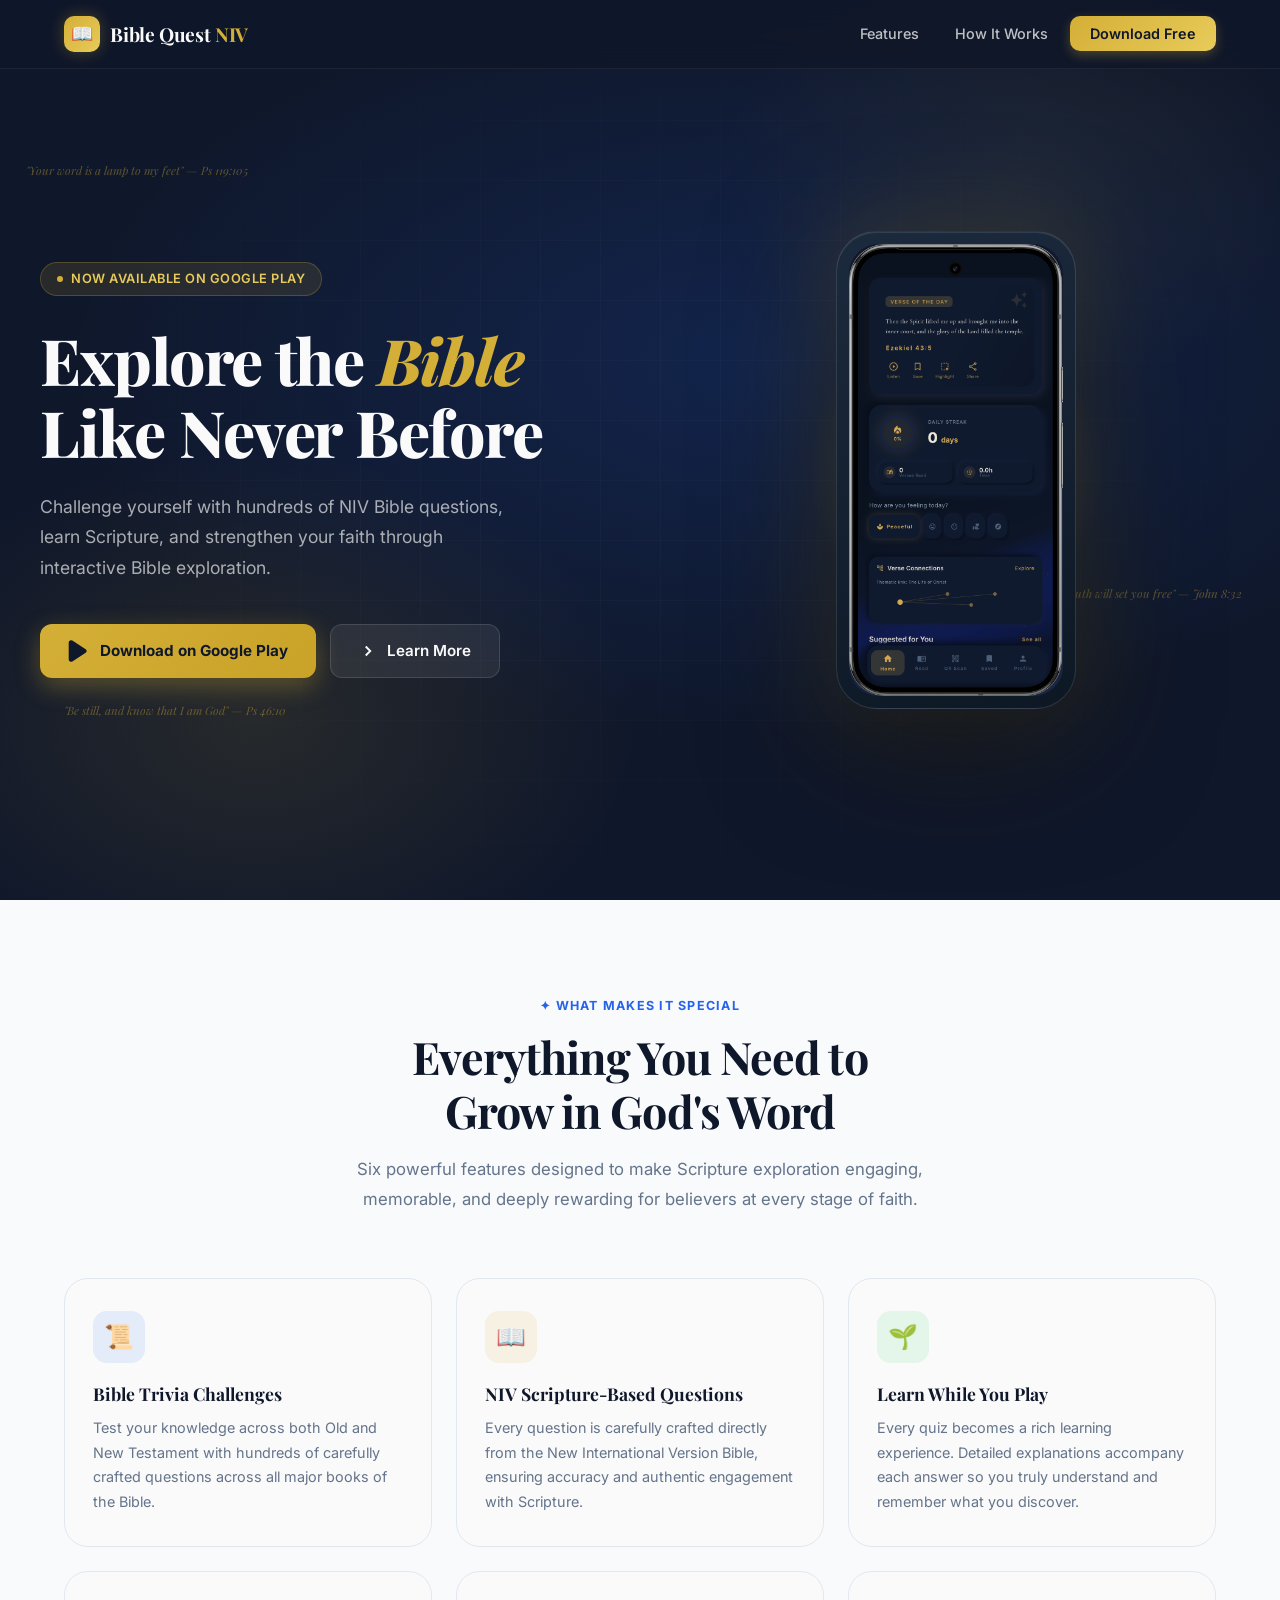
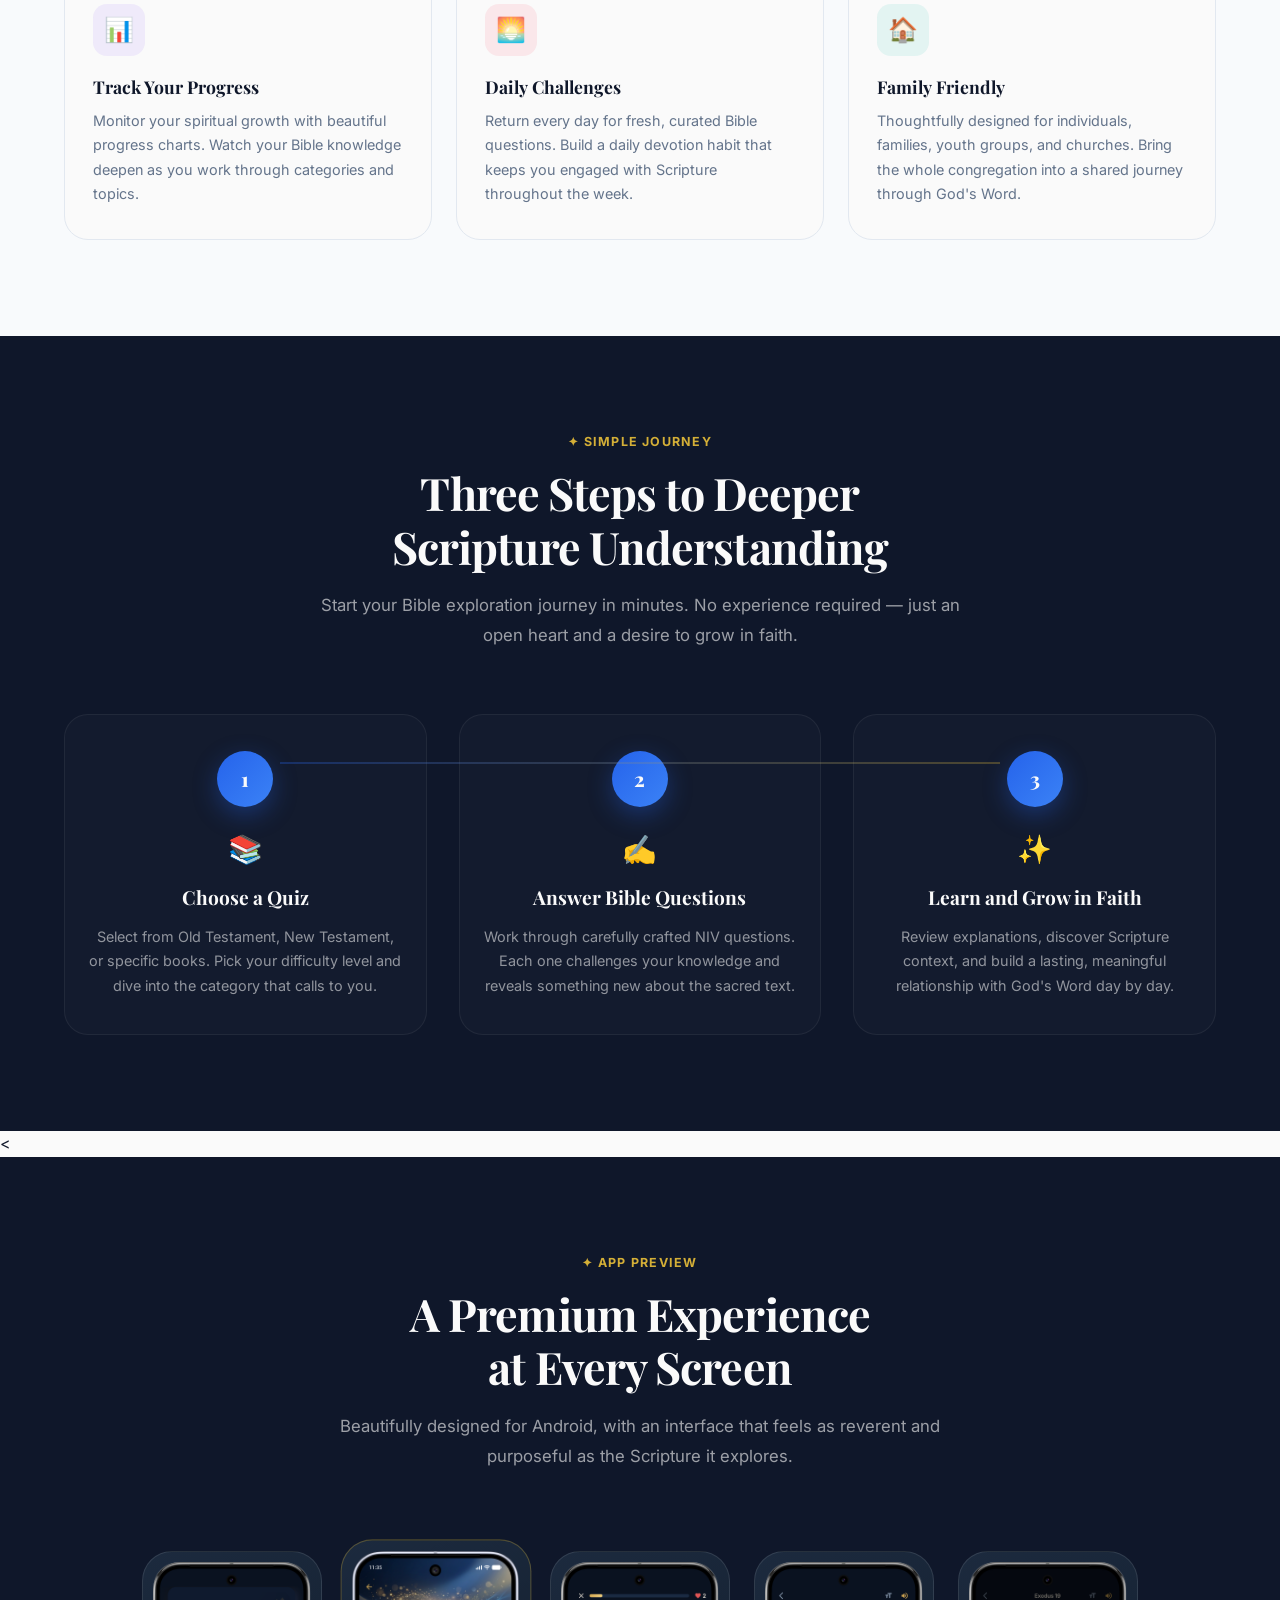
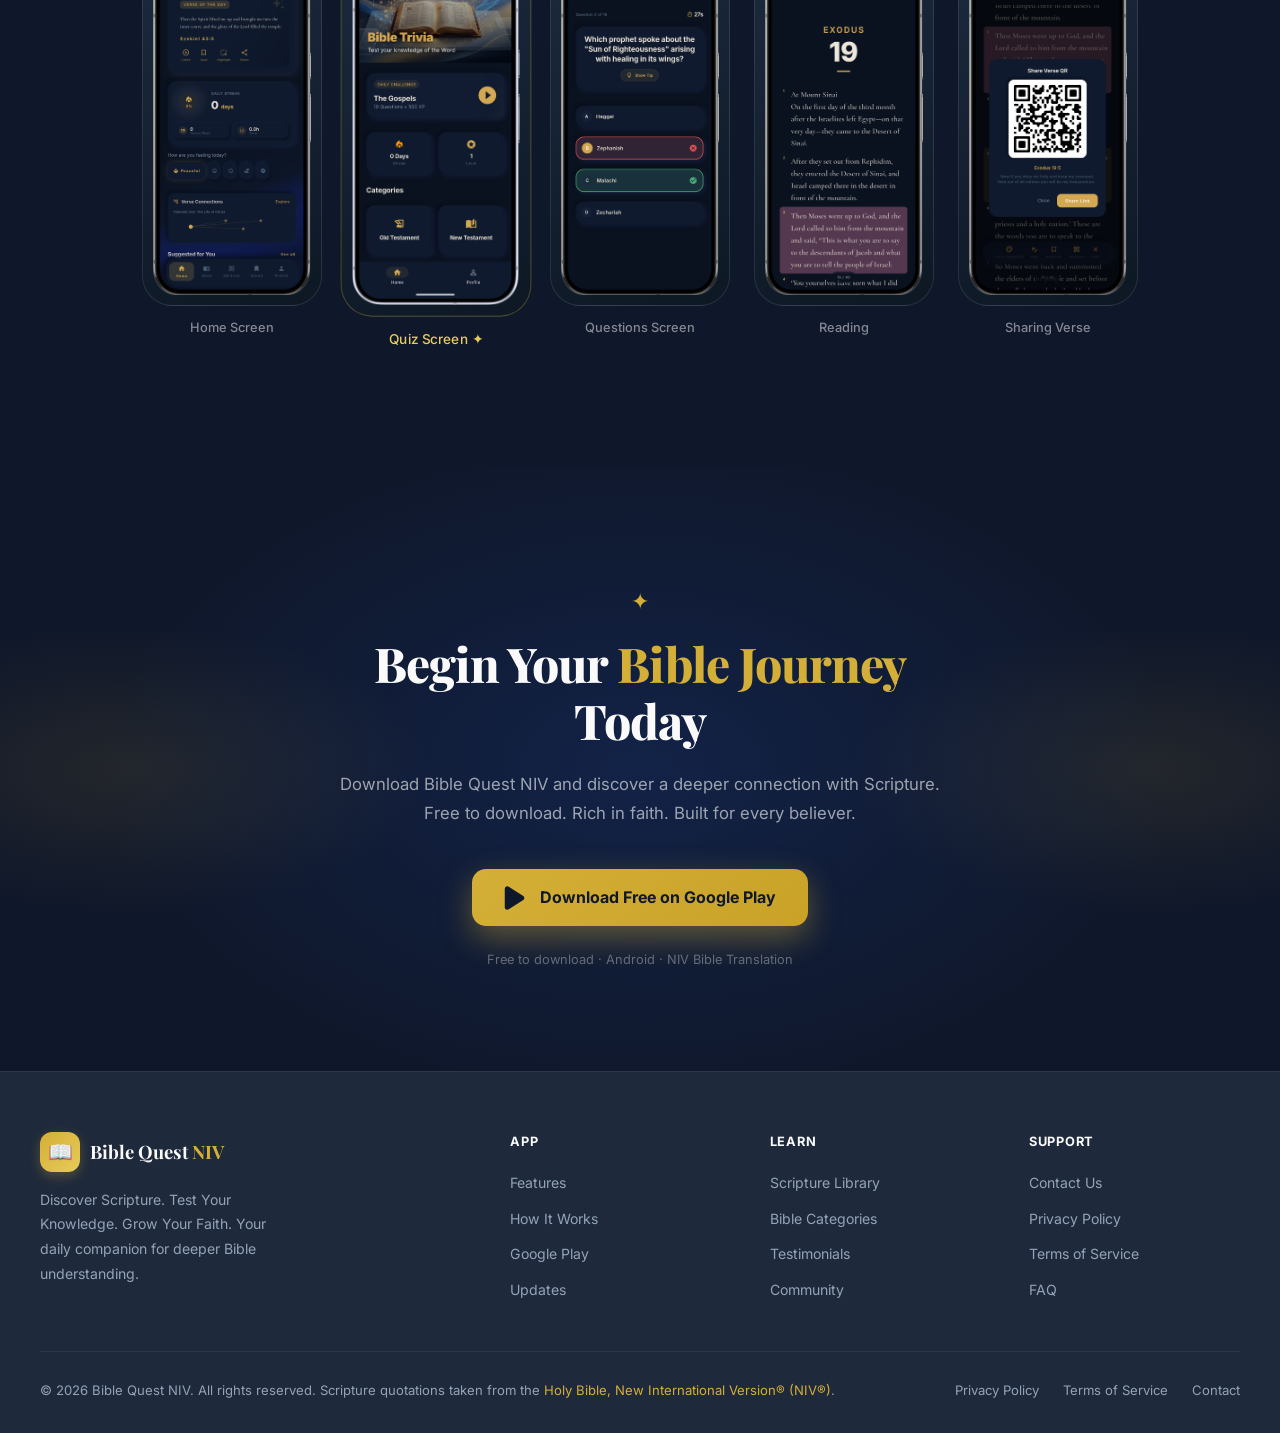
==== index.html @ 729228e1 "phase 1" ====
<!DOCTYPE html>
<html lang="en">
<head>
  <meta charset="UTF-8" />
  <meta name="viewport" content="width=device-width, initial-scale=1.0" />
  <title>Bible Quest NIV — Discover Scripture. Test Your Knowledge. Grow Your Faith.</title>
  <meta name="description" content="Challenge yourself with hundreds of NIV Bible questions, learn Scripture, and strengthen your faith through interactive Bible exploration." />
  <meta name="keywords" content="Bible trivia, NIV Bible quiz, Scripture learning, Christian app, Bible questions" />
  <meta property="og:title" content="Bible Quest NIV" />
  <meta property="og:description" content="Discover Scripture. Test Your Knowledge. Grow Your Faith." />
  <meta property="og:type" content="website" />
  <link rel="preconnect" href="https://fonts.googleapis.com" />
  <link rel="preconnect" href="https://fonts.gstatic.com" crossorigin />
  <link href="https://fonts.googleapis.com/css2?family=Playfair+Display:ital,wght@0,400;0,600;0,700;0,800;1,400;1,600&family=Inter:wght@300;400;500;600;700&display=swap" rel="stylesheet" />
  <link rel="stylesheet" href="css/style.css">
</head>
<body>

<!-- NAV -->
<nav class="nav-bar" role="navigation" aria-label="Main navigation">
  <div class="nav-inner">
    <a href="#" class="nav-logo" aria-label="Bible Quest NIV Home">
      <div class="nav-logo-icon" aria-hidden="true">📖</div>
      <span class="nav-logo-text">Bible Quest <span>NIV</span></span>
    </a>
    <ul class="nav-links" role="list">
      <li><a href="#features" class="nav-link">Features</a></li>
      <li><a href="#how-it-works" class="nav-link">How It Works</a></li>
      <!--<li><a href="#testimonials" class="nav-link">Testimonials</a></li>-->
      <li><a href="#download" class="nav-link nav-cta">Download Free</a></li>
    </ul>
    <button class="nav-hamburger" aria-label="Open menu" aria-expanded="false">
      <span></span><span></span><span></span>
    </button>
  </div>
</nav>

<!-- HERO -->
<section class="hero" aria-label="Hero">
  <div class="hero-bg" aria-hidden="true"></div>
  <div class="hero-grid" aria-hidden="true"></div>

  <!-- Floating scripture fragments -->
  <span class="scripture-float sf1" aria-hidden="true">"Your word is a lamp to my feet" — Ps 119:105</span>
  <span class="scripture-float sf2" aria-hidden="true">"The truth will set you free" — John 8:32</span>
  <span class="scripture-float sf3" aria-hidden="true">"Be still, and know that I am God" — Ps 46:10</span>

  <div class="hero-inner">
    <div class="hero-content">
      <div class="hero-badge" role="text">
        <span class="hero-badge-dot" aria-hidden="true"></span>
        Now Available on Google Play
      </div>
      <h1 class="hero-title">
        Explore the <span class="gold italic">Bible</span><br>Like Never Before
      </h1>
      <p class="hero-subtitle">
        Challenge yourself with hundreds of NIV Bible questions, learn Scripture, and strengthen your faith through interactive Bible exploration.
      </p>
      <div class="hero-actions">
        <a href="#download" class="btn-primary" aria-label="Download Bible Quest NIV on Google Play">
          <svg width="22" height="22" viewBox="0 0 24 24" fill="currentColor" aria-hidden="true"><path d="M3.18 23.76a2.37 2.37 0 0 1-.94-.2 2.5 2.5 0 0 1-1.48-2.3V2.74A2.5 2.5 0 0 1 2.24.44a2.37 2.37 0 0 1 2.5.2l14.55 9.36a2.44 2.44 0 0 1 0 4L4.74 23.36a2.37 2.37 0 0 1-1.56.4z"/></svg>
          Download on Google Play
        </a>
        <a href="#features" class="btn-secondary" aria-label="Learn more about Bible Quest NIV">
          <svg width="18" height="18" viewBox="0 0 24 24" fill="none" stroke="currentColor" stroke-width="2.5" aria-hidden="true"><path d="M9 18l6-6-6-6"/></svg>
          Learn More
        </a>
      </div>
    </div>

    <div class="hero-visual" aria-label="App preview">
      <div class="phone-glow" aria-hidden="true"></div>
      <div class="phone-mockup" role="img" aria-label="Bible Quest NIV app showing a quiz question">
        <div class="phone-frame">
          <div class="phone-screen">
            <div class="phone-notch" aria-hidden="true"></div>
            <div class="phone-content" style="padding: 0;">
              <img src="img/Image1.png" alt="Quiz screen" style="width: 100%; height: 100%; object-fit: cover;">
            </div>
          </div>
        </div>
      </div>
    </div>
  </div>
</section>

<!-- FEATURES -->
<section class="section-light" id="features" aria-labelledby="features-heading">
  <div class="section-inner">
    <div class="section-header">
      <p class="section-eyebrow reveal" aria-hidden="true">✦ What Makes It Special</p>
      <h2 class="section-title reveal reveal-delay-1" id="features-heading">Everything You Need to<br>Grow in God's Word</h2>
      <p class="section-desc reveal reveal-delay-2">Six powerful features designed to make Scripture exploration engaging, memorable, and deeply rewarding for believers at every stage of faith.</p>
    </div>
    <div class="features-grid" role="list">
      <article class="feature-card reveal" role="listitem">
        <div class="feature-icon icon-blue" aria-hidden="true">📜</div>
        <h3>Bible Trivia Challenges</h3>
        <p>Test your knowledge across both Old and New Testament with hundreds of carefully crafted questions across all major books of the Bible.</p>
      </article>
      <article class="feature-card reveal reveal-delay-1" role="listitem">
        <div class="feature-icon icon-gold" aria-hidden="true">📖</div>
        <h3>NIV Scripture-Based Questions</h3>
        <p>Every question is carefully crafted directly from the New International Version Bible, ensuring accuracy and authentic engagement with Scripture.</p>
      </article>
      <article class="feature-card reveal reveal-delay-2" role="listitem">
        <div class="feature-icon icon-green" aria-hidden="true">🌱</div>
        <h3>Learn While You Play</h3>
        <p>Every quiz becomes a rich learning experience. Detailed explanations accompany each answer so you truly understand and remember what you discover.</p>
      </article>
      <article class="feature-card reveal" role="listitem">
        <div class="feature-icon icon-purple" aria-hidden="true">📊</div>
        <h3>Track Your Progress</h3>
        <p>Monitor your spiritual growth with beautiful progress charts. Watch your Bible knowledge deepen as you work through categories and topics.</p>
      </article>
      <article class="feature-card reveal reveal-delay-1" role="listitem">
        <div class="feature-icon icon-rose" aria-hidden="true">🌅</div>
        <h3>Daily Challenges</h3>
        <p>Return every day for fresh, curated Bible questions. Build a daily devotion habit that keeps you engaged with Scripture throughout the week.</p>
      </article>
      <article class="feature-card reveal reveal-delay-2" role="listitem">
        <div class="feature-icon icon-teal" aria-hidden="true">🏠</div>
        <h3>Family Friendly</h3>
        <p>Thoughtfully designed for individuals, families, youth groups, and churches. Bring the whole congregation into a shared journey through God's Word.</p>
      </article>
    </div>
  </div>
</section>

<!-- HOW IT WORKS -->
<section class="section-dark" id="how-it-works" aria-labelledby="how-heading">
  <div class="section-inner">
    <div class="section-header">
      <p class="section-eyebrow gold reveal" aria-hidden="true">✦ Simple Journey</p>
      <h2 class="section-title light reveal reveal-delay-1" id="how-heading">Three Steps to Deeper<br>Scripture Understanding</h2>
      <p class="section-desc light reveal reveal-delay-2">Start your Bible exploration journey in minutes. No experience required — just an open heart and a desire to grow in faith.</p>
    </div>
    <div class="how-steps" role="list">
      <div class="how-step reveal" role="listitem">
        <div class="step-number" aria-hidden="true">1</div>
        <span class="step-icon" aria-hidden="true">📚</span>
        <h3 class="step-title">Choose a Quiz</h3>
        <p class="step-desc">Select from Old Testament, New Testament, or specific books. Pick your difficulty level and dive into the category that calls to you.</p>
      </div>
      <div class="how-step reveal reveal-delay-2" role="listitem">
        <div class="step-number" aria-hidden="true">2</div>
        <span class="step-icon" aria-hidden="true">✍️</span>
        <h3 class="step-title">Answer Bible Questions</h3>
        <p class="step-desc">Work through carefully crafted NIV questions. Each one challenges your knowledge and reveals something new about the sacred text.</p>
      </div>
      <div class="how-step reveal reveal-delay-4" role="listitem">
        <div class="step-number" aria-hidden="true">3</div>
        <span class="step-icon" aria-hidden="true">✨</span>
        <h3 class="step-title">Learn and Grow in Faith</h3>
        <p class="step-desc">Review explanations, discover Scripture context, and build a lasting, meaningful relationship with God's Word day by day.</p>
      </div>
    </div>
  </div>
</section>

<!-- STATS -->
<!--<section class="section-navy" aria-label="App statistics">
  <div class="section-inner" style="padding-top:64px;padding-bottom:64px;">
    <div class="stats-grid" role="list">
      <div class="stat-item reveal" role="listitem">
        <div class="stat-number"><span id="stat1">300</span><span>+</span></div>
        <div class="stat-label">Bible Questions</div>
      </div>
      <div class="stat-item reveal reveal-delay-1" role="listitem">
        <div class="stat-number"><span id="stat2">4</span><span>+</span></div>
        <div class="stat-label">Scripture Categories</div>
      </div>
      <div class="stat-item reveal reveal-delay-2" role="listitem">
        <div class="stat-number"><span id="stat3">365</span></div>
        <div class="stat-label">Days of Challenges</div>
      </div>
      <div class="stat-item reveal reveal-delay-3" role="listitem">
        <div class="stat-number"><span id="stat4">10</span><span>K+</span></div>
        <div class="stat-label">Growing Community</div>
      </div>
    </div>
  </div>
</section>-->

<!-- TESTIMONIALS -->
<<!--section class="section-white" id="testimonials" aria-labelledby="testimonials-heading">
  <div class="section-inner">
    <div class="section-header">
      <p class="section-eyebrow reveal" aria-hidden="true">✦ Community Stories</p>
      <h2 class="section-title reveal reveal-delay-1" id="testimonials-heading">Transforming Lives Through<br>Scripture Discovery</h2>
      <p class="section-desc reveal reveal-delay-2">Join thousands of believers who have deepened their relationship with God's Word through Bible Quest NIV.</p>
    </div>
    <div class="testimonials-grid" role="list">
      <article class="testimonial-card reveal" role="listitem">
        <div class="testimonial-stars" aria-label="5 stars">
          <span class="testimonial-star" aria-hidden="true">★</span>
          <span class="testimonial-star" aria-hidden="true">★</span>
          <span class="testimonial-star" aria-hidden="true">★</span>
          <span class="testimonial-star" aria-hidden="true">★</span>
          <span class="testimonial-star" aria-hidden="true">★</span>
        </div>
        <p class="testimonial-text">Bible Quest NIV has completely transformed my morning devotional routine. I learn something new about Scripture every single day. The explanations after each question are incredibly insightful.</p>
        <div class="testimonial-author">
          <div class="testimonial-avatar" aria-hidden="true">
            <img src="img/participant.png" alt="Sarah M.">
          </div>
          <div>
            <div class="testimonial-name">Sarah M.</div>
            <div class="testimonial-role">Sunday School Teacher, Ohio</div>
          </div>
        </div>
      </article>
      <article class="testimonial-card reveal reveal-delay-1" role="listitem">
        <div class="testimonial-stars" aria-label="5 stars">
          <span class="testimonial-star" aria-hidden="true">★</span>
          <span class="testimonial-star" aria-hidden="true">★</span>
          <span class="testimonial-star" aria-hidden="true">★</span>
          <span class="testimonial-star" aria-hidden="true">★</span>
          <span class="testimonial-star" aria-hidden="true">★</span>
        </div>
        <p class="testimonial-text">Our youth group uses Bible Quest NIV every Wednesday. The kids are genuinely engaged and excited to learn Scripture. I've seen more Bible knowledge growth in two months than in the past year.</p>
        <div class="testimonial-author">
          <div class="testimonial-avatar" style="background:linear-gradient(135deg,#D4AF37,#C9A227)" aria-hidden="true">P</div>
          <div>
            <div class="testimonial-name">Pastor James R.</div>
            <div class="testimonial-role">Youth Pastor, Texas</div>
          </div>
        </div>
      </article>
      <article class="testimonial-card reveal reveal-delay-2" role="listitem">
        <div class="testimonial-stars" aria-label="5 stars">
          <span class="testimonial-star" aria-hidden="true">★</span>
          <span class="testimonial-star" aria-hidden="true">★</span>
          <span class="testimonial-star" aria-hidden="true">★</span>
          <span class="testimonial-star" aria-hidden="true">★</span>
          <span class="testimonial-star" aria-hidden="true">★</span>
        </div>
        <p class="testimonial-text">I never thought I'd enjoy Bible study so much. The daily challenges keep me accountable, and I love tracking my progress. My faith has grown stronger through consistent engagement with the NIV.</p>
        <div class="testimonial-author">
          <div class="testimonial-avatar" style="background:linear-gradient(135deg,#059669,#10B981)" aria-hidden="true">M</div>
          <div>
            <div class="testimonial-name">Michael T.</div>
            <div class="testimonial-role">New Believer, California</div>
          </div>
        </div>
      </article>
      <article class="testimonial-card reveal" role="listitem">
        <div class="testimonial-stars" aria-label="5 stars">
          <span class="testimonial-star" aria-hidden="true">★</span>
          <span class="testimonial-star" aria-hidden="true">★</span>
          <span class="testimonial-star" aria-hidden="true">★</span>
          <span class="testimonial-star" aria-hidden="true">★</span>
          <span class="testimonial-star" aria-hidden="true">★</span>
        </div>
        <p class="testimonial-text">Our whole family plays together on Sunday evenings. It's become our favorite tradition. The questions challenge everyone from our 10-year-old to grandma. Absolutely wonderful app.</p>
        <div class="testimonial-author">
          <div class="testimonial-avatar" style="background:linear-gradient(135deg,#DC2626,#F87171)" aria-hidden="true">L</div>
          <div>
            <div class="testimonial-name">Lisa K.</div>
            <div class="testimonial-role">Mother of Three, Georgia</div>
          </div>
        </div>
      </article>
      <article class="testimonial-card reveal reveal-delay-1" role="listitem">
        <div class="testimonial-stars" aria-label="5 stars">
          <span class="testimonial-star" aria-hidden="true">★</span>
          <span class="testimonial-star" aria-hidden="true">★</span>
          <span class="testimonial-star" aria-hidden="true">★</span>
          <span class="testimonial-star" aria-hidden="true">★</span>
          <span class="testimonial-star" aria-hidden="true">★</span>
        </div>
        <p class="testimonial-text">As a seminary student, I recommend this app to everyone in my cohort. The NIV-based questions genuinely test deep scriptural understanding. It has sharpened my theology considerably.</p>
        <div class="testimonial-author">
          <div class="testimonial-avatar" style="background:linear-gradient(135deg,#7C3AED,#A78BFA)" aria-hidden="true">D</div>
          <div>
            <div class="testimonial-name">Dr. David C.</div>
            <div class="testimonial-role">Seminary Student, Illinois</div>
          </div>
        </div>
      </article>
      <article class="testimonial-card reveal reveal-delay-2" role="listitem">
        <div class="testimonial-stars" aria-label="5 stars">
          <span class="testimonial-star" aria-hidden="true">★</span>
          <span class="testimonial-star" aria-hidden="true">★</span>
          <span class="testimonial-star" aria-hidden="true">★</span>
          <span class="testimonial-star" aria-hidden="true">★</span>
          <span class="testimonial-star" aria-hidden="true">★</span>
        </div>
        <p class="testimonial-text">Bible Quest NIV reignited my passion for Scripture after years of feeling disconnected. The daily challenge keeps me coming back, and I've memorized more verses than ever before. Truly a blessing.</p>
        <div class="testimonial-author">
          <div class="testimonial-avatar" style="background:linear-gradient(135deg,#0891B2,#22D3EE)" aria-hidden="true">G</div>
          <div>
            <div class="testimonial-name">Grace A.</div>
            <div class="testimonial-role">Worship Leader, Florida</div>
          </div>
        </div>
      </article>
    </div>
  </div>
</section>-->

<!-- SCREENSHOTS -->
<section class="section-dark" aria-labelledby="screenshots-heading">
  <div class="section-inner">
    <div class="section-header">
      <p class="section-eyebrow gold reveal" aria-hidden="true">✦ App Preview</p>
      <h2 class="section-title light reveal reveal-delay-1" id="screenshots-heading">A Premium Experience<br>at Every Screen</h2>
      <p class="section-desc light reveal reveal-delay-2">Beautifully designed for Android, with an interface that feels as reverent and purposeful as the Scripture it explores.</p>
    </div>
    <div class="screenshots-container reveal" role="list" aria-label="App screenshots">

      <!-- Home Screen -->
      <div class="screenshot-phone" role="listitem" aria-label="Home screen">
        <div class="screenshot-frame">
          <div class="screenshot-screen">
            <img src="img/Image1.png" alt="Home Screen">
          </div>
        </div>
        <div class="screenshot-label">Home Screen</div>
      </div>

      <!-- Quiz Screen (featured) -->
      <div class="screenshot-phone featured" role="listitem" aria-label="Quiz screen">
        <div class="screenshot-frame" style="border-color:rgba(212,175,55,0.3)">
          <div class="screenshot-screen">
            <img src="img/Image3.png" alt="Quiz Screen">
          </div>
        </div>
        <div class="screenshot-label" style="color:var(--gold-light)">Quiz Screen ✦</div>
      </div>

      <!-- Questions Screen -->
      <div class="screenshot-phone" role="listitem" aria-label="Questions screen">
        <div class="screenshot-frame">
          <div class="screenshot-screen">
            <img src="img/Image5.png" alt="Questions Screen">
          </div>
        </div>
        <div class="screenshot-label">Questions Screen</div>
      </div>

      <!-- Reading Screen -->
      <div class="screenshot-phone" role="listitem" aria-label="Reading screen">
        <div class="screenshot-frame">
          <div class="screenshot-screen">
            <img src="img/Image2.png" alt="Reading">
          </div>
        </div>
        <div class="screenshot-label">Reading</div>
      </div>

      <!-- Sharing Verse Screen -->
      <div class="screenshot-phone" role="listitem" aria-label="Sharing Verse screen">
        <div class="screenshot-frame">
          <div class="screenshot-screen">
            <img src="img/sharing_screen.png" alt="Sharing Verse">
          </div>
        </div>
        <div class="screenshot-label">Sharing Verse</div>
      </div>

    </div>
  </div>
</section>

<!-- CTA -->
<section class="cta-section" id="download" aria-labelledby="cta-heading">
  <div class="cta-bg" aria-hidden="true"></div>
  <div class="cta-inner">
    <div class="cross-divider reveal" aria-hidden="true">✦</div>
    <h2 class="cta-title reveal reveal-delay-1" id="cta-heading">
      Begin Your <span class="gold">Bible Journey</span><br>Today
    </h2>
    <p class="cta-desc reveal reveal-delay-2">
      Download Bible Quest NIV and discover a deeper connection with Scripture. Free to download. Rich in faith. Built for every believer.
    </p>
    <div class="cta-actions reveal reveal-delay-3">
      <a href="https://play.google.com/store/apps/details?id=com.salapp.religion.biblequestnvi" class="btn-cta-primary" aria-label="Download Bible Quest NIV on Google Play">
        <svg width="24" height="24" viewBox="0 0 24 24" fill="currentColor" aria-hidden="true"><path d="M3.18 23.76a2.37 2.37 0 0 1-.94-.2 2.5 2.5 0 0 1-1.48-2.3V2.74A2.5 2.5 0 0 1 2.24.44a2.37 2.37 0 0 1 2.5.2l14.55 9.36a2.44 2.44 0 0 1 0 4L4.74 23.36a2.37 2.37 0 0 1-1.56.4z"/></svg>
        Download Free on Google Play
      </a>
    </div>
    <p class="reveal reveal-delay-4" style="font-size:0.8rem;color:rgba(250,250,250,0.35);margin-top:24px;">Free to download · Android · NIV Bible Translation</p>
  </div>
</section>

<!-- FOOTER -->
<footer class="footer-main" role="contentinfo">
  <div class="footer-inner">
    <div class="footer-top">
      <div class="footer-brand">
        <div class="footer-brand-logo">
          <div class="footer-brand-icon" aria-hidden="true">📖</div>
          <div class="footer-brand-name">Bible Quest <span>NIV</span></div>
        </div>
        <p class="footer-brand-desc">Discover Scripture. Test Your Knowledge. Grow Your Faith. Your daily companion for deeper Bible understanding.</p>
      </div>
      <div>
        <div class="footer-col-title">App</div>
        <ul class="footer-links">
          <li><a href="#features" class="footer-link">Features</a></li>
          <li><a href="#how-it-works" class="footer-link">How It Works</a></li>
          <li><a href="#" class="footer-link">Google Play</a></li>
          <li><a href="#" class="footer-link">Updates</a></li>
        </ul>
      </div>
      <div>
        <div class="footer-col-title">Learn</div>
        <ul class="footer-links">
          <li><a href="#" class="footer-link">Scripture Library</a></li>
          <li><a href="#" class="footer-link">Bible Categories</a></li>
          <li><a href="#testimonials" class="footer-link">Testimonials</a></li>
          <li><a href="#" class="footer-link">Community</a></li>
        </ul>
      </div>
      <div>
        <div class="footer-col-title">Support</div>
        <ul class="footer-links">
          <li><a href="#" class="footer-link">Contact Us</a></li>
          <li><a href="#" class="footer-link">Privacy Policy</a></li>
          <li><a href="#" class="footer-link">Terms of Service</a></li>
          <li><a href="#" class="footer-link">FAQ</a></li>
        </ul>
      </div>
    </div>
    <div class="footer-bottom">
      <p class="footer-copyright">
        © 2026 Bible Quest NIV. All rights reserved. Scripture quotations taken from the <a href="#">Holy Bible, New International Version® (NIV®)</a>.
      </p>
      <div class="footer-bottom-links">
        <a href="#" class="footer-link" style="font-size:0.82rem">Privacy Policy</a>
        <a href="#" class="footer-link" style="font-size:0.82rem">Terms of Service</a>
        <a href="#" class="footer-link" style="font-size:0.82rem">Contact</a>
      </div>
    </div>
  </div>
</footer>

<script src="js/app.js"></script>
</body>
</html>
---- css/style.css ----
*, *::before, *::after { box-sizing: border-box; margin: 0; padding: 0; }

:root {
  --navy: #0F172A;
  --navy-800: #1E293B;
  --navy-700: #253552;
  --blue: #2563EB;
  --blue-light: #3B82F6;
  --blue-glow: rgba(37,99,235,0.35);
  --gold: #D4AF37;
  --gold-light: #E8CB5A;
  --gold-glow: rgba(212,175,55,0.3);
  --white: #FAFAFA;
  --gray-50: #F8FAFC;
  --gray-100: #F1F5F9;
  --gray-200: #E2E8F0;
  --gray-400: #94A3B8;
  --gray-500: #64748B;
  --gray-600: #475569;
  --text-dark: #0F172A;
  --font-display: 'Playfair Display', Georgia, serif;
  --font-body: 'Inter', -apple-system, sans-serif;
  --radius: 16px;
  --radius-lg: 24px;
  --radius-xl: 32px;
  --transition: 0.3s cubic-bezier(0.4, 0, 0.2, 1);
}

html { scroll-behavior: smooth; }

body {
  font-family: var(--font-body);
  background: var(--white);
  color: var(--text-dark);
  overflow-x: hidden;
  line-height: 1.6;
}

/* ─── DARK MODE ─────────────────────────────────── */
@media (prefers-color-scheme: dark) {
  body { background: var(--navy); color: var(--white); }
  .section-light { background: var(--navy-800) !important; }
  .section-white { background: var(--navy) !important; }
  .feature-card { background: rgba(255,255,255,0.04) !important; border-color: rgba(255,255,255,0.08) !important; }
  .feature-card h3, .step-title { color: var(--white) !important; }
  .feature-card p, .step-desc { color: var(--gray-400) !important; }
  .stat-label { color: var(--gray-400) !important; }
  .testimonial-card { background: var(--navy-800) !important; border-color: rgba(255,255,255,0.08) !important; }
  .testimonial-name { color: var(--white) !important; }
  .testimonial-role { color: var(--gray-400) !important; }
  .footer-main { background: var(--navy) !important; border-top-color: rgba(255,255,255,0.08) !important; }
  .footer-link, .nav-link { color: var(--gray-400) !important; }
  .nav-bar { background: rgba(15,23,42,0.95) !important; border-bottom-color: rgba(255,255,255,0.06) !important; }
  .section-eyebrow { color: var(--gold-light) !important; }
  .how-step { background: rgba(255,255,255,0.03) !important; }
}

/* ─── NAV ───────────────────────────────────────── */
.nav-bar {
  position: fixed;
  top: 0; left: 0; right: 0;
  z-index: 100;
  background: rgba(15, 23, 42, 0.88);
  backdrop-filter: blur(20px);
  -webkit-backdrop-filter: blur(20px);
  border-bottom: 1px solid rgba(255,255,255,0.06);
  transition: var(--transition);
}
.nav-inner {
  max-width: 1200px;
  margin: 0 auto;
  padding: 0 24px;
  height: 68px;
  display: flex;
  align-items: center;
  justify-content: space-between;
}
.nav-logo {
  display: flex;
  align-items: center;
  gap: 10px;
  text-decoration: none;
}
.nav-logo-icon {
  width: 36px;
  height: 36px;
  background: linear-gradient(135deg, var(--gold), var(--gold-light));
  border-radius: 10px;
  display: flex;
  align-items: center;
  justify-content: center;
  font-size: 18px;
  box-shadow: 0 0 16px var(--gold-glow);
}
.nav-logo-text {
  font-family: var(--font-display);
  font-weight: 700;
  font-size: 1.2rem;
  color: var(--white);
  letter-spacing: -0.01em;
}
.nav-logo-text span { color: var(--gold); }
.nav-links {
  display: flex;
  align-items: center;
  gap: 8px;
  list-style: none;
}
.nav-link {
  color: rgba(250,250,250,0.75);
  text-decoration: none;
  font-size: 0.9rem;
  font-weight: 500;
  padding: 8px 14px;
  border-radius: 8px;
  transition: var(--transition);
}
.nav-link:hover { color: var(--white); background: rgba(255,255,255,0.08); }
.nav-cta {
  background: linear-gradient(135deg, var(--gold), var(--gold-light));
  color: var(--navy) !important;
  font-weight: 600 !important;
  padding: 9px 20px !important;
  border-radius: 10px !important;
  box-shadow: 0 4px 12px var(--gold-glow);
}
.nav-cta:hover { transform: translateY(-1px); box-shadow: 0 6px 20px var(--gold-glow) !important; background: rgba(255,255,255,0.08) !important; color: var(--gold) !important; }
.nav-hamburger {
  display: none;
  flex-direction: column;
  gap: 5px;
  cursor: pointer;
  padding: 8px;
  border: none;
  background: none;
}
.nav-hamburger span { width: 24px; height: 2px; background: var(--white); border-radius: 2px; transition: var(--transition); }
@media (max-width: 768px) {
  .nav-links { display: none; }
  .nav-hamburger { display: flex; }
}

/* ─── HERO ──────────────────────────────────────── */
.hero {
  min-height: 100vh;
  background: var(--navy);
  position: relative;
  overflow: hidden;
  display: flex;
  align-items: center;
  padding: 120px 24px 80px;
}
.hero-bg {
  position: absolute;
  inset: 0;
  background:
    radial-gradient(ellipse 80% 60% at 60% 40%, rgba(37,99,235,0.18) 0%, transparent 70%),
    radial-gradient(ellipse 50% 50% at 20% 80%, rgba(212,175,55,0.12) 0%, transparent 60%),
    radial-gradient(ellipse 40% 40% at 80% 20%, rgba(212,175,55,0.08) 0%, transparent 60%);
}
.hero-grid {
  position: absolute;
  inset: 0;
  background-image:
    linear-gradient(rgba(255,255,255,0.02) 1px, transparent 1px),
    linear-gradient(90deg, rgba(255,255,255,0.02) 1px, transparent 1px);
  background-size: 60px 60px;
  mask-image: radial-gradient(ellipse at center, black 30%, transparent 80%);
}
.hero-inner {
  max-width: 1200px;
  margin: 0 auto;
  display: grid;
  grid-template-columns: 1fr 1fr;
  gap: 64px;
  align-items: center;
  position: relative;
  z-index: 2;
  width: 100%;
}
.hero-badge {
  display: inline-flex;
  align-items: center;
  gap: 8px;
  background: rgba(212,175,55,0.12);
  border: 1px solid rgba(212,175,55,0.25);
  border-radius: 100px;
  padding: 6px 16px;
  font-size: 0.8rem;
  font-weight: 600;
  color: var(--gold-light);
  letter-spacing: 0.04em;
  text-transform: uppercase;
  margin-bottom: 28px;
}
.hero-badge-dot {
  width: 6px; height: 6px;
  background: var(--gold);
  border-radius: 50%;
  animation: pulse-dot 2s ease-in-out infinite;
}
@keyframes pulse-dot {
  0%, 100% { opacity: 1; transform: scale(1); }
  50% { opacity: 0.5; transform: scale(0.8); }
}
.hero-title {
  font-family: var(--font-display);
  font-size: clamp(2.6rem, 5vw, 4rem);
  font-weight: 800;
  line-height: 1.12;
  color: var(--white);
  letter-spacing: -0.02em;
  margin-bottom: 24px;
}
.hero-title .gold { color: var(--gold); }
.hero-title .italic { font-style: italic; }
.hero-subtitle {
  font-size: 1.1rem;
  color: rgba(250,250,250,0.65);
  line-height: 1.75;
  max-width: 480px;
  margin-bottom: 40px;
  font-weight: 400;
}
.hero-actions {
  display: flex;
  gap: 14px;
  flex-wrap: wrap;
}
.btn-primary {
  display: inline-flex;
  align-items: center;
  gap: 10px;
  background: linear-gradient(135deg, var(--gold), #C9A227);
  color: var(--navy);
  font-weight: 700;
  font-size: 0.95rem;
  padding: 14px 28px;
  border-radius: 12px;
  text-decoration: none;
  border: none;
  cursor: pointer;
  box-shadow: 0 8px 24px rgba(212,175,55,0.35), 0 2px 4px rgba(0,0,0,0.2);
  transition: var(--transition);
}
.btn-primary:hover {
  transform: translateY(-2px);
  box-shadow: 0 12px 32px rgba(212,175,55,0.5), 0 2px 8px rgba(0,0,0,0.2);
}
.btn-secondary {
  display: inline-flex;
  align-items: center;
  gap: 10px;
  background: rgba(255,255,255,0.07);
  color: var(--white);
  font-weight: 600;
  font-size: 0.95rem;
  padding: 14px 28px;
  border-radius: 12px;
  text-decoration: none;
  border: 1px solid rgba(255,255,255,0.12);
  cursor: pointer;
  transition: var(--transition);
}
.btn-secondary:hover { background: rgba(255,255,255,0.12); transform: translateY(-2px); }

/* Phone Mockup */
.hero-visual {
  position: relative;
  display: flex;
  justify-content: center;
  align-items: center;
}
.phone-glow {
  position: absolute;
  width: 300px; height: 300px;
  background: radial-gradient(circle, rgba(212,175,55,0.25) 0%, transparent 70%);
  border-radius: 50%;
  animation: glow-pulse 4s ease-in-out infinite;
}
@keyframes glow-pulse {
  0%, 100% { opacity: 0.6; transform: scale(1); }
  50% { opacity: 1; transform: scale(1.15); }
}
.phone-mockup {
  position: relative;
  z-index: 2;
  width: 240px;
  filter: drop-shadow(0 32px 64px rgba(0,0,0,0.5)) drop-shadow(0 0 40px rgba(212,175,55,0.2));
  animation: phone-float 6s ease-in-out infinite;
}
@keyframes phone-float {
  0%, 100% { transform: translateY(0px) rotate(-1deg); }
  50% { transform: translateY(-16px) rotate(1deg); }
}
.phone-frame {
  background: linear-gradient(160deg, #1c2a3e, #0d1824);
  border-radius: 40px;
  padding: 12px;
  border: 1.5px solid rgba(255,255,255,0.12);
  box-shadow: inset 0 1px 0 rgba(255,255,255,0.1);
}
.phone-screen {
  background: linear-gradient(160deg, #0F172A 0%, #1a2744 100%);
  border-radius: 30px;
  overflow: hidden;
  aspect-ratio: 9/19;
  position: relative;
  display: flex;
  flex-direction: column;
}
.phone-notch {
  width: 80px; height: 24px;
  background: #0d1420;
  border-radius: 0 0 16px 16px;
  margin: 0 auto;
  position: relative;
  z-index: 2;
}
.phone-content {
  flex: 1;
  padding: 12px 14px 16px;
  display: flex;
  flex-direction: column;
  gap: 10px;
}
.phone-header {
  text-align: center;
  padding: 4px 0 8px;
}
.phone-app-name {
  font-family: var(--font-display);
  font-size: 13px;
  font-weight: 700;
  color: var(--gold);
}
.phone-verse-card {
  background: linear-gradient(135deg, rgba(37,99,235,0.3), rgba(212,175,55,0.15));
  border: 1px solid rgba(212,175,55,0.2);
  border-radius: 14px;
  padding: 12px;
  text-align: center;
}
.phone-verse-label {
  font-size: 8px;
  color: var(--gold-light);
  font-weight: 600;
  letter-spacing: 0.06em;
  text-transform: uppercase;
  margin-bottom: 4px;
}
.phone-verse-text {
  font-family: var(--font-display);
  font-size: 9px;
  font-style: italic;
  color: rgba(250,250,250,0.9);
  line-height: 1.5;
}
.phone-question-card {
  background: rgba(255,255,255,0.05);
  border: 1px solid rgba(255,255,255,0.08);
  border-radius: 14px;
  padding: 12px;
}
.phone-q-label {
  font-size: 8px;
  color: var(--gold);
  font-weight: 600;
  text-transform: uppercase;
  letter-spacing: 0.06em;
  margin-bottom: 6px;
}
.phone-q-text {
  font-size: 10px;
  color: var(--white);
  font-weight: 600;
  line-height: 1.5;
  margin-bottom: 10px;
}
.phone-options {
  display: flex;
  flex-direction: column;
  gap: 5px;
}
.phone-option {
  background: rgba(255,255,255,0.05);
  border: 1px solid rgba(255,255,255,0.1);
  border-radius: 8px;
  padding: 6px 10px;
  font-size: 9px;
  color: rgba(250,250,250,0.8);
}
.phone-option.correct {
  background: rgba(34,197,94,0.15);
  border-color: rgba(34,197,94,0.3);
  color: #86efac;
}
.phone-progress-bar {
  height: 3px;
  background: rgba(255,255,255,0.1);
  border-radius: 100px;
  overflow: hidden;
}
.phone-progress-fill {
  height: 100%;
  width: 65%;
  background: linear-gradient(90deg, var(--blue), var(--gold));
  border-radius: 100px;
}
.phone-stats-row {
  display: flex;
  gap: 6px;
}
.phone-stat {
  flex: 1;
  background: rgba(255,255,255,0.04);
  border: 1px solid rgba(255,255,255,0.07);
  border-radius: 10px;
  padding: 8px;
  text-align: center;
}
.phone-stat-num {
  font-size: 14px;
  font-weight: 700;
  color: var(--gold);
  line-height: 1;
}
.phone-stat-lbl {
  font-size: 7px;
  color: var(--gray-400);
  margin-top: 2px;
}

/* Floating scripture fragments */
.scripture-float {
  position: absolute;
  font-family: var(--font-display);
  font-style: italic;
  font-size: 0.72rem;
  color: rgba(212,175,55,0.4);
  white-space: nowrap;
  pointer-events: none;
  user-select: none;
}
.sf1 { top: 18%; left: 2%; animation: drift1 12s ease-in-out infinite; }
.sf2 { top: 65%; right: 3%; animation: drift2 15s ease-in-out infinite; }
.sf3 { bottom: 20%; left: 5%; animation: drift1 18s ease-in-out infinite 2s; }
@keyframes drift1 {
  0%, 100% { transform: translateY(0) translateX(0); opacity: 0.4; }
  33% { transform: translateY(-12px) translateX(6px); opacity: 0.65; }
  66% { transform: translateY(8px) translateX(-4px); opacity: 0.3; }
}
@keyframes drift2 {
  0%, 100% { transform: translateY(0) translateX(0); opacity: 0.3; }
  50% { transform: translateY(-18px) translateX(-8px); opacity: 0.55; }
}

/* ─── SECTIONS ──────────────────────────────────── */
.section-light { background: var(--gray-50); }
.section-white { background: var(--white); }
.section-dark { background: var(--navy); }
.section-navy { background: var(--navy-800); }

.section-inner {
  max-width: 1200px;
  margin: 0 auto;
  padding: 96px 24px;
}
.section-header {
  text-align: center;
  max-width: 640px;
  margin: 0 auto 64px;
}
.section-eyebrow {
  font-size: 0.78rem;
  font-weight: 700;
  letter-spacing: 0.1em;
  text-transform: uppercase;
  color: var(--blue);
  margin-bottom: 14px;
}
.section-eyebrow.gold { color: var(--gold); }
.section-title {
  font-family: var(--font-display);
  font-size: clamp(1.9rem, 3.5vw, 2.8rem);
  font-weight: 700;
  line-height: 1.2;
  letter-spacing: -0.02em;
  color: var(--navy);
  margin-bottom: 18px;
}
.section-title.light { color: var(--white); }
.section-desc {
  font-size: 1.05rem;
  color: var(--gray-500);
  line-height: 1.75;
}
.section-desc.light { color: rgba(250,250,250,0.6); }

/* ─── FEATURE CARDS ─────────────────────────────── */
.features-grid {
  display: grid;
  grid-template-columns: repeat(3, 1fr);
  gap: 24px;
}
@media (max-width: 900px) { .features-grid { grid-template-columns: repeat(2, 1fr); } }
@media (max-width: 580px) { .features-grid { grid-template-columns: 1fr; } }

.feature-card {
  background: var(--white);
  border: 1px solid var(--gray-200);
  border-radius: var(--radius-lg);
  padding: 32px 28px;
  transition: var(--transition);
  cursor: default;
  position: relative;
  overflow: hidden;
}
.feature-card::before {
  content: '';
  position: absolute;
  top: 0; left: 0; right: 0;
  height: 3px;
  background: linear-gradient(90deg, var(--blue), var(--gold));
  opacity: 0;
  transition: var(--transition);
}
.feature-card:hover {
  transform: translateY(-6px);
  box-shadow: 0 20px 48px rgba(15,23,42,0.1), 0 4px 12px rgba(15,23,42,0.06);
  border-color: var(--gray-100);
}
.feature-card:hover::before { opacity: 1; }
.feature-icon {
  width: 52px; height: 52px;
  border-radius: 14px;
  display: flex;
  align-items: center;
  justify-content: center;
  font-size: 24px;
  margin-bottom: 20px;
}
.icon-blue { background: rgba(37,99,235,0.1); }
.icon-gold { background: rgba(212,175,55,0.12); }
.icon-green { background: rgba(34,197,94,0.1); }
.icon-purple { background: rgba(139,92,246,0.1); }
.icon-rose { background: rgba(244,63,94,0.1); }
.icon-teal { background: rgba(20,184,166,0.1); }
.feature-card h3 {
  font-family: var(--font-display);
  font-size: 1.1rem;
  font-weight: 700;
  color: var(--navy);
  margin-bottom: 10px;
  line-height: 1.3;
}
.feature-card p {
  font-size: 0.9rem;
  color: var(--gray-500);
  line-height: 1.7;
}

/* ─── HOW IT WORKS ──────────────────────────────── */
.how-steps {
  display: grid;
  grid-template-columns: repeat(3, 1fr);
  gap: 32px;
  position: relative;
}
.how-steps::before {
  content: '';
  position: absolute;
  top: 48px;
  left: calc(16.66% + 24px);
  right: calc(16.66% + 24px);
  height: 2px;
  background: linear-gradient(90deg, var(--blue), var(--gold));
  opacity: 0.3;
}
@media (max-width: 768px) {
  .how-steps { grid-template-columns: 1fr; }
  .how-steps::before { display: none; }
}
.how-step {
  text-align: center;
  padding: 36px 24px;
  background: rgba(255,255,255,0.02);
  border: 1px solid rgba(255,255,255,0.06);
  border-radius: var(--radius-lg);
  transition: var(--transition);
}
.how-step:hover { background: rgba(255,255,255,0.05); transform: translateY(-4px); }
.step-number {
  width: 56px; height: 56px;
  border-radius: 50%;
  background: linear-gradient(135deg, var(--blue), var(--blue-light));
  color: var(--white);
  font-weight: 800;
  font-size: 1.25rem;
  display: flex;
  align-items: center;
  justify-content: center;
  margin: 0 auto 20px;
  box-shadow: 0 8px 24px rgba(37,99,235,0.35);
  font-family: var(--font-display);
}
.step-icon { font-size: 28px; margin-bottom: 10px; display: block; }
.step-title {
  font-family: var(--font-display);
  font-size: 1.2rem;
  font-weight: 700;
  color: var(--white);
  margin-bottom: 12px;
}
.step-desc { font-size: 0.9rem; color: rgba(250,250,250,0.55); line-height: 1.7; }

/* ─── STATS ─────────────────────────────────────── */
.stats-grid {
  display: grid;
  grid-template-columns: repeat(4, 1fr);
  gap: 1px;
  background: rgba(255,255,255,0.06);
  border-radius: var(--radius-xl);
  overflow: hidden;
  border: 1px solid rgba(255,255,255,0.06);
}
@media (max-width: 768px) {
  .stats-grid { grid-template-columns: repeat(2, 1fr); }
}
.stat-item {
  background: rgba(255,255,255,0.03);
  padding: 48px 32px;
  text-align: center;
  transition: var(--transition);
}
.stat-item:hover { background: rgba(255,255,255,0.06); }
.stat-number {
  font-family: var(--font-display);
  font-size: clamp(2.4rem, 4vw, 3.5rem);
  font-weight: 800;
  color: var(--white);
  line-height: 1;
  margin-bottom: 8px;
}
.stat-number span { color: var(--gold); }
.stat-label { font-size: 0.88rem; color: var(--gray-400); font-weight: 500; }

/* ─── TESTIMONIALS ──────────────────────────────── */
.testimonials-grid {
  display: grid;
  grid-template-columns: repeat(3, 1fr);
  gap: 24px;
}
@media (max-width: 900px) { .testimonials-grid { grid-template-columns: repeat(2, 1fr); } }
@media (max-width: 580px) { .testimonials-grid { grid-template-columns: 1fr; } }

.testimonial-card {
  background: var(--white);
  border: 1px solid var(--gray-200);
  border-radius: var(--radius-lg);
  padding: 32px 28px;
  transition: var(--transition);
  position: relative;
}
.testimonial-card:hover { transform: translateY(-4px); box-shadow: 0 16px 40px rgba(15,23,42,0.09); }
.testimonial-stars {
  display: flex;
  gap: 3px;
  margin-bottom: 18px;
  font-size: 1rem;
}
.testimonial-star { color: var(--gold); }
.testimonial-text {
  font-size: 0.92rem;
  color: var(--gray-600);
  line-height: 1.8;
  margin-bottom: 24px;
  font-style: italic;
}
.testimonial-text::before { content: '"'; font-family: var(--font-display); font-size: 2rem; color: var(--gold); line-height: 0; vertical-align: -0.5rem; margin-right: 2px; }
.testimonial-author {
  display: flex;
  align-items: center;
  gap: 12px;
}
.testimonial-avatar {
  width: 40px; height: 40px;
  border-radius: 50%;
  display: flex;
  align-items: center;
  justify-content: center;
  font-size: 1.1rem;
  font-weight: 700;
  color: var(--white);
  font-family: var(--font-display);
  flex-shrink: 0;
  overflow: hidden;
}
.testimonial-avatar img {
  width: 100%;
  height: 100%;
  object-fit: cover;
}
.testimonial-name { font-weight: 700; font-size: 0.9rem; color: var(--navy); }
.testimonial-role { font-size: 0.78rem; color: var(--gray-400); margin-top: 2px; }

/* ─── SCREENSHOTS ───────────────────────────────── */
.screenshots-container {
  display: flex;
  gap: 24px;
  justify-content: center;
  overflow-x: auto;
  padding: 16px 0 32px;
  scrollbar-width: thin;
  scrollbar-color: rgba(255,255,255,0.1) transparent;
}
.screenshot-phone {
  flex-shrink: 0;
  width: 180px;
  transition: var(--transition);
}
.screenshot-phone:hover { transform: translateY(-8px) scale(1.02); }
.screenshot-phone.featured { transform: scale(1.06); }
.screenshot-phone.featured:hover { transform: scale(1.06) translateY(-8px); }
.screenshot-label {
  text-align: center;
  font-size: 0.8rem;
  color: rgba(250,250,250,0.5);
  margin-top: 12px;
  font-weight: 500;
}
.screenshot-frame {
  background: linear-gradient(160deg, #1c2a3e, #0d1824);
  border-radius: 30px;
  padding: 10px;
  border: 1.5px solid rgba(255,255,255,0.1);
}
.screenshot-screen {
  border-radius: 22px;
  overflow: hidden;
  aspect-ratio: 9/19;
  display: flex;
  flex-direction: column;
}
.screenshot-screen img {
  width: 100%;
  height: 100%;
  object-fit: cover;
}

/* Home screen */
.ss-home { background: linear-gradient(160deg, #0F172A, #1a2744); padding: 12px; display: flex; flex-direction: column; gap: 8px; }
.ss-home-header { text-align: center; padding: 6px 0; }
.ss-home-title { font-family: var(--font-display); font-size: 11px; font-weight: 800; color: var(--gold); }
.ss-home-sub { font-size: 7px; color: rgba(250,250,250,0.5); margin-top: 2px; }
.ss-daily-card { background: linear-gradient(135deg, rgba(37,99,235,0.4), rgba(139,92,246,0.3)); border-radius: 10px; padding: 10px; }
.ss-daily-label { font-size: 7px; color: rgba(250,250,250,0.6); text-transform: uppercase; letter-spacing: 0.06em; margin-bottom: 3px; }
.ss-daily-title { font-size: 9px; font-weight: 700; color: var(--white); }
.ss-cats { display: grid; grid-template-columns: 1fr 1fr; gap: 5px; }
.ss-cat { border-radius: 8px; padding: 8px; text-align: center; }
.ss-cat-icon { font-size: 14px; display: block; }
.ss-cat-name { font-size: 7px; color: rgba(250,250,250,0.7); margin-top: 2px; font-weight: 600; }

/* Quiz screen */
.ss-quiz { background: linear-gradient(160deg, #0F172A, #111827); padding: 10px; display: flex; flex-direction: column; gap: 7px; }
.ss-quiz-progress { height: 2px; background: rgba(255,255,255,0.08); border-radius: 2px; }
.ss-quiz-bar { height: 100%; width: 45%; background: linear-gradient(90deg, #2563EB, #D4AF37); border-radius: 2px; }
.ss-quiz-q { font-size: 8px; color: var(--gold); font-weight: 600; text-transform: uppercase; letter-spacing: 0.06em; }
.ss-quiz-text { font-size: 9px; color: var(--white); font-weight: 600; line-height: 1.5; }
.ss-quiz-opts { display: flex; flex-direction: column; gap: 4px; }
.ss-quiz-opt { background: rgba(255,255,255,0.05); border: 1px solid rgba(255,255,255,0.09); border-radius: 7px; padding: 6px 8px; font-size: 8px; color: rgba(250,250,250,0.75); }
.ss-quiz-opt.sel { background: rgba(37,99,235,0.25); border-color: rgba(37,99,235,0.4); color: #93c5fd; }
.ss-quiz-btn { background: linear-gradient(135deg, var(--blue), var(--blue-light)); border-radius: 8px; padding: 7px; text-align: center; font-size: 8px; font-weight: 700; color: var(--white); margin-top: 2px; }

/* Results screen */
.ss-results { background: linear-gradient(160deg, #0F172A, #1a2433); padding: 12px; display: flex; flex-direction: column; gap: 8px; align-items: center; }
.ss-results-icon { font-size: 28px; text-align: center; }
.ss-results-title { font-size: 11px; font-weight: 800; color: var(--white); text-align: center; font-family: var(--font-display); }
.ss-results-score { font-size: 28px; font-weight: 800; color: var(--gold); font-family: var(--font-display); }
.ss-results-label { font-size: 7px; color: rgba(250,250,250,0.5); text-transform: uppercase; letter-spacing: 0.06em; margin-top: -4px; }
.ss-results-verse { font-size: 7px; font-style: italic; color: rgba(212,175,55,0.7); text-align: center; font-family: var(--font-display); line-height: 1.5; padding: 6px; border: 1px solid rgba(212,175,55,0.15); border-radius: 8px; }
.ss-results-btn { background: linear-gradient(135deg, var(--gold), #C9A227); border-radius: 8px; padding: 6px 16px; font-size: 8px; font-weight: 700; color: var(--navy); }

/* Progress screen */
.ss-progress { background: linear-gradient(160deg, #0F172A, #0d1f35); padding: 10px; display: flex; flex-direction: column; gap: 7px; }
.ss-prog-title { font-size: 10px; font-weight: 700; color: var(--white); font-family: var(--font-display); }
.ss-prog-item { background: rgba(255,255,255,0.04); border: 1px solid rgba(255,255,255,0.07); border-radius: 8px; padding: 7px; }
.ss-prog-name { font-size: 8px; font-weight: 600; color: var(--white); margin-bottom: 4px; }
.ss-prog-bar { height: 3px; background: rgba(255,255,255,0.08); border-radius: 2px; margin-bottom: 3px; }
.ss-prog-fill { height: 100%; border-radius: 2px; background: linear-gradient(90deg, var(--blue), var(--gold)); }
.ss-prog-pct { font-size: 7px; color: var(--gold); font-weight: 600; }

/* ─── CTA ───────────────────────────────────────── */
.cta-section {
  background: var(--navy);
  position: relative;
  overflow: hidden;
}
.cta-bg {
  position: absolute;
  inset: 0;
  background:
    radial-gradient(ellipse 60% 80% at 50% 50%, rgba(37,99,235,0.15) 0%, transparent 70%),
    radial-gradient(ellipse 40% 40% at 10% 50%, rgba(212,175,55,0.1) 0%, transparent 60%),
    radial-gradient(ellipse 40% 40% at 90% 50%, rgba(212,175,55,0.1) 0%, transparent 60%);
}
.cta-inner {
  position: relative;
  z-index: 2;
  text-align: center;
  padding: 100px 24px;
  max-width: 680px;
  margin: 0 auto;
}
.cta-title {
  font-family: var(--font-display);
  font-size: clamp(2rem, 4vw, 3rem);
  font-weight: 800;
  color: var(--white);
  line-height: 1.2;
  letter-spacing: -0.02em;
  margin-bottom: 20px;
}
.cta-title .gold { color: var(--gold); }
.cta-desc {
  font-size: 1.05rem;
  color: rgba(250,250,250,0.6);
  margin-bottom: 40px;
  line-height: 1.75;
}
.cta-actions { display: flex; gap: 16px; justify-content: center; flex-wrap: wrap; }
.btn-cta-primary {
  display: inline-flex;
  align-items: center;
  gap: 12px;
  background: linear-gradient(135deg, var(--gold), #C9A227);
  color: var(--navy);
  font-weight: 700;
  font-size: 1rem;
  padding: 16px 32px;
  border-radius: 14px;
  text-decoration: none;
  box-shadow: 0 12px 32px rgba(212,175,55,0.4);
  transition: var(--transition);
}
.btn-cta-primary:hover { transform: translateY(-3px); box-shadow: 0 16px 48px rgba(212,175,55,0.55); }

/* ─── FOOTER ────────────────────────────────────── */
.footer-main {
  background: var(--navy-800);
  border-top: 1px solid rgba(255,255,255,0.06);
  padding: 60px 24px 32px;
}
.footer-inner {
  max-width: 1200px;
  margin: 0 auto;
}
.footer-top {
  display: grid;
  grid-template-columns: 2fr 1fr 1fr 1fr;
  gap: 48px;
  margin-bottom: 48px;
}
@media (max-width: 768px) {
  .footer-top { grid-template-columns: 1fr 1fr; gap: 32px; }
  .footer-brand { grid-column: 1 / -1; }
}
@media (max-width: 480px) {
  .footer-top { grid-template-columns: 1fr; }
}
.footer-brand-logo {
  display: flex;
  align-items: center;
  gap: 10px;
  margin-bottom: 16px;
}
.footer-brand-icon {
  width: 40px; height: 40px;
  background: linear-gradient(135deg, var(--gold), var(--gold-light));
  border-radius: 12px;
  display: flex;
  align-items: center;
  justify-content: center;
  font-size: 20px;
  box-shadow: 0 4px 12px var(--gold-glow);
}
.footer-brand-name {
  font-family: var(--font-display);
  font-size: 1.15rem;
  font-weight: 700;
  color: var(--white);
}
.footer-brand-name span { color: var(--gold); }
.footer-brand-desc {
  font-size: 0.88rem;
  color: var(--gray-400);
  line-height: 1.75;
  max-width: 260px;
}
.footer-col-title {
  font-size: 0.8rem;
  font-weight: 700;
  color: var(--white);
  letter-spacing: 0.06em;
  text-transform: uppercase;
  margin-bottom: 18px;
}
.footer-links { list-style: none; display: flex; flex-direction: column; gap: 10px; }
.footer-link {
  color: var(--gray-400);
  text-decoration: none;
  font-size: 0.88rem;
  transition: var(--transition);
}
.footer-link:hover { color: var(--gold); }
.footer-bottom {
  border-top: 1px solid rgba(255,255,255,0.06);
  padding-top: 28px;
  display: flex;
  align-items: center;
  justify-content: space-between;
  flex-wrap: wrap;
  gap: 16px;
}
.footer-copyright { font-size: 0.82rem; color: var(--gray-400); }
.footer-copyright a { color: var(--gold); text-decoration: none; }
.footer-bottom-links { display: flex; gap: 24px; }

/* ─── ANIMATIONS ────────────────────────────────── */
.reveal {
  opacity: 0;
  transform: translateY(28px);
  transition: opacity 0.7s cubic-bezier(0.4,0,0.2,1), transform 0.7s cubic-bezier(0.4,0,0.2,1);
}
.reveal.visible { opacity: 1; transform: none; }
.reveal-delay-1 { transition-delay: 0.1s; }
.reveal-delay-2 { transition-delay: 0.2s; }
.reveal-delay-3 { transition-delay: 0.3s; }
.reveal-delay-4 { transition-delay: 0.4s; }
.reveal-delay-5 { transition-delay: 0.5s; }

@media (prefers-reduced-motion: reduce) {
  .reveal { opacity: 1; transform: none; }
  .phone-mockup { animation: none; }
  .phone-glow { animation: none; }
  .scripture-float { animation: none; }
}

/* ─── RESPONSIVE ────────────────────────────────── */
@media (max-width: 900px) {
  .hero-inner { grid-template-columns: 1fr; gap: 48px; text-align: center; }
  .hero-subtitle { margin-left: auto; margin-right: auto; }
  .hero-actions { justify-content: center; }
  .hero-visual { order: -1; }
  .phone-mockup { width: 200px; }
}
@media (max-width: 480px) {
  .section-inner { padding: 72px 20px; }
  .btn-primary, .btn-secondary { padding: 12px 22px; font-size: 0.9rem; }
}

/* ─── PLAY STORE BADGE ──────────────────────────── */
.play-badge {
  display: inline-flex;
  align-items: center;
  gap: 12px;
  background: var(--navy);
  border: 1.5px solid rgba(255,255,255,0.15);
  border-radius: 12px;
  padding: 10px 20px;
  text-decoration: none;
  transition: var(--transition);
}
.play-badge:hover { background: var(--navy-700); transform: translateY(-2px); border-color: rgba(255,255,255,0.25); }
.play-badge-icon { font-size: 1.8rem; line-height: 1; }
.play-badge-text { display: flex; flex-direction: column; }
.play-badge-small { font-size: 0.65rem; color: rgba(250,250,250,0.6); letter-spacing: 0.02em; }
.play-badge-big { font-size: 0.95rem; font-weight: 700; color: var(--white); letter-spacing: -0.01em; }

/* Divider cross */
.cross-divider {
  display: flex;
  align-items: center;
  justify-content: center;
  padding: 16px 0;
  color: var(--gold);
  font-size: 1.4rem;
  opacity: 0.4;
}
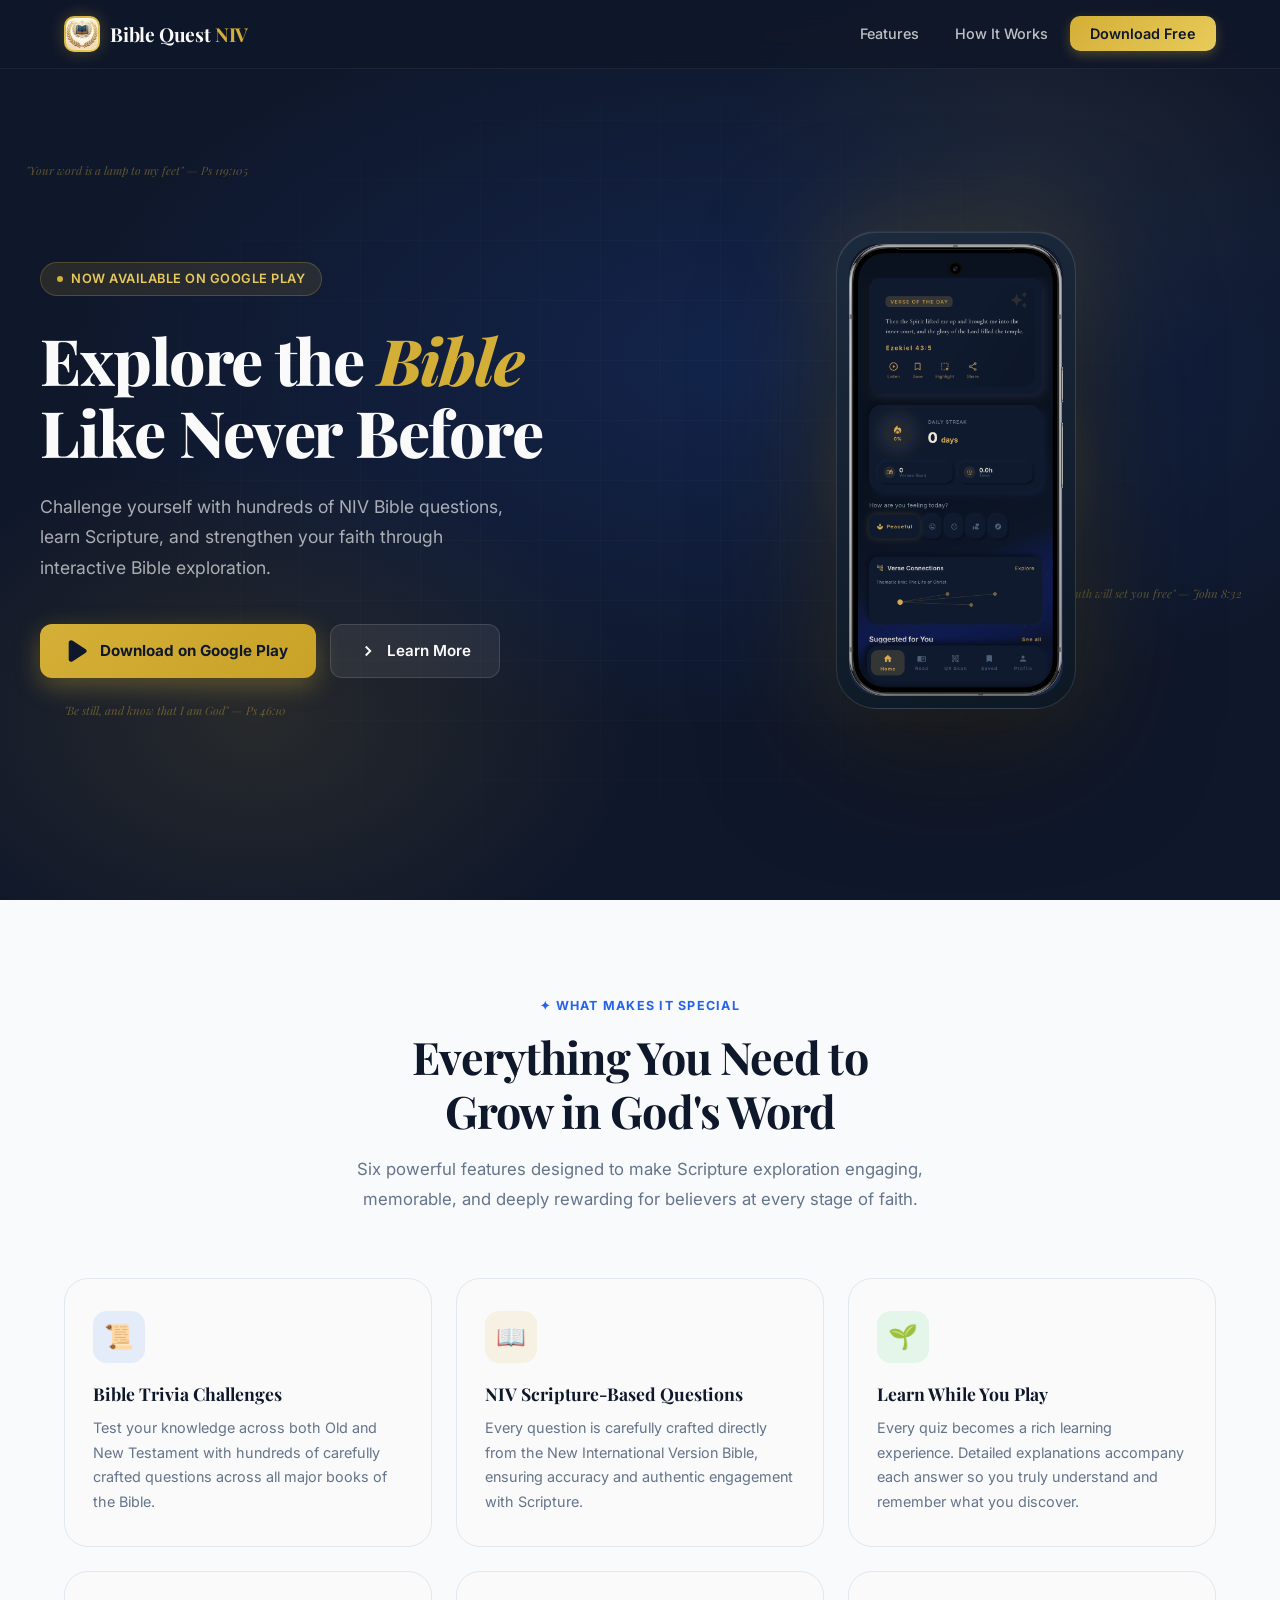
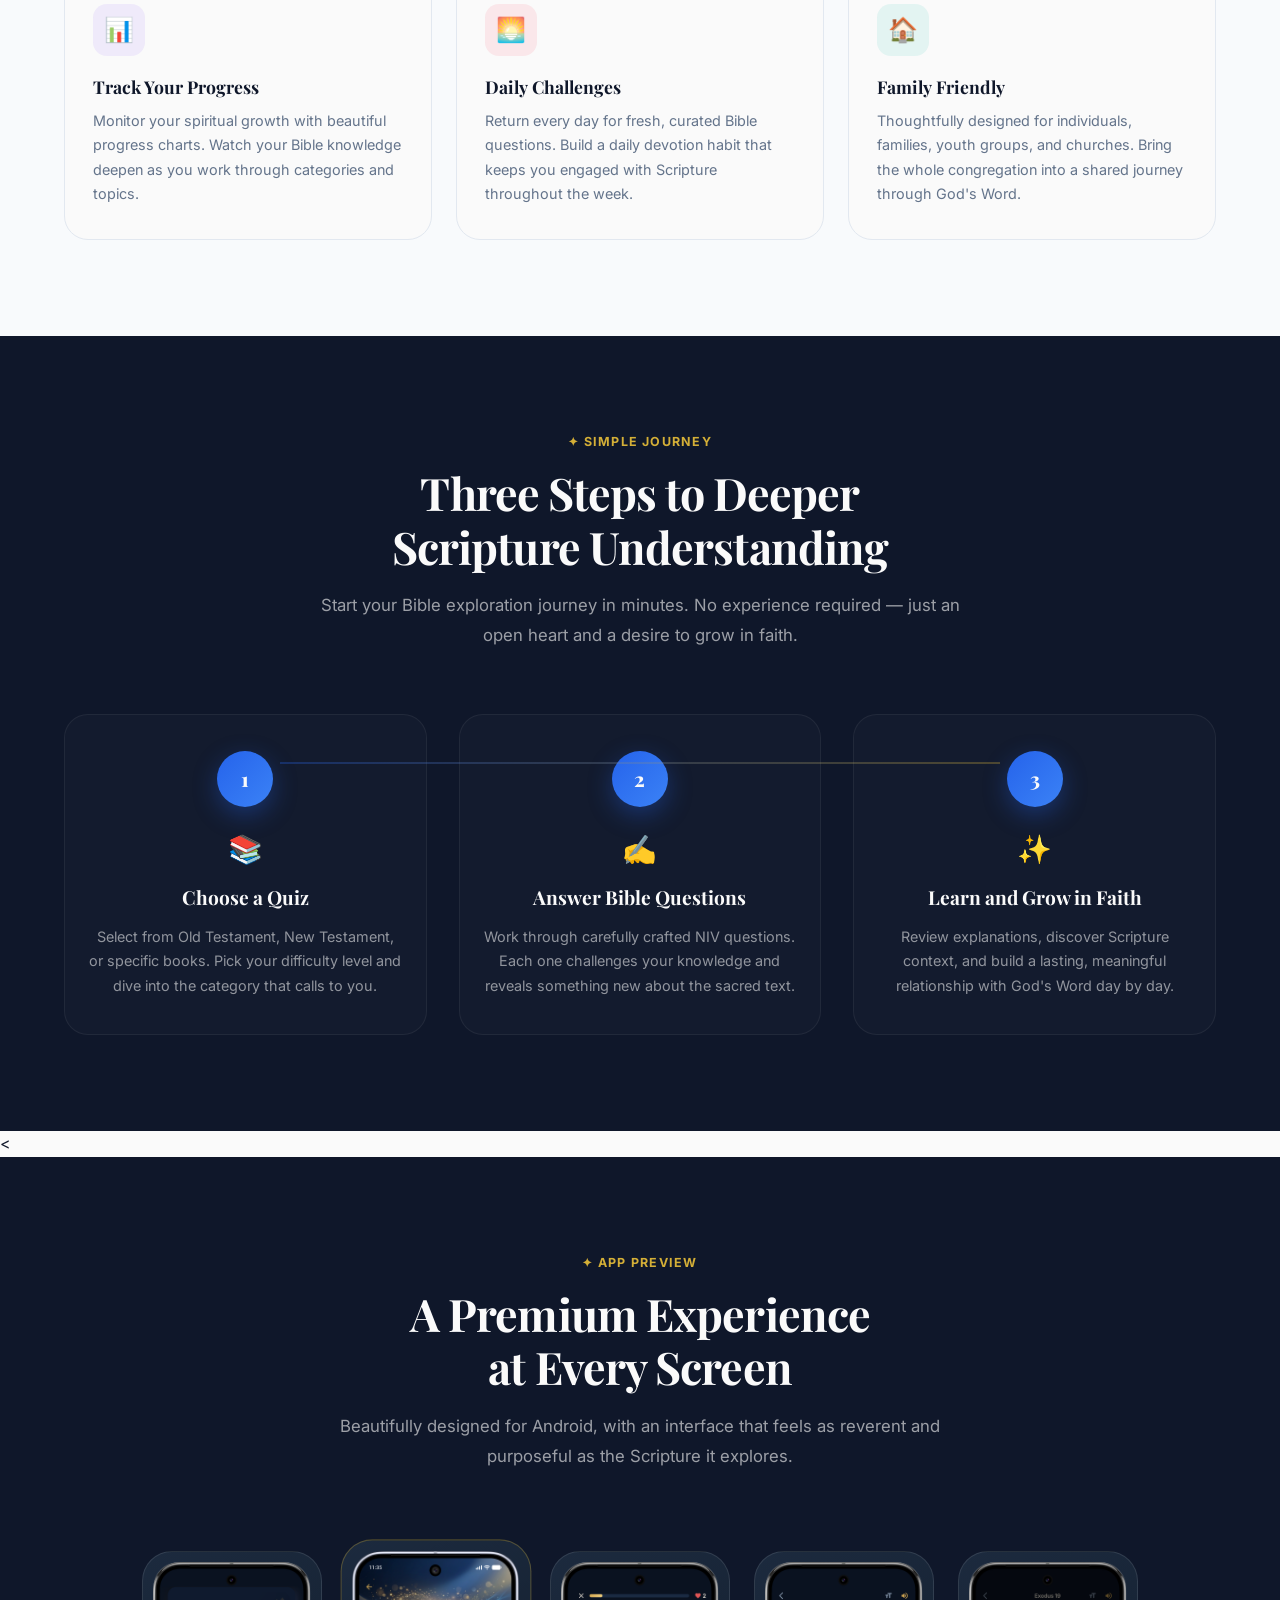
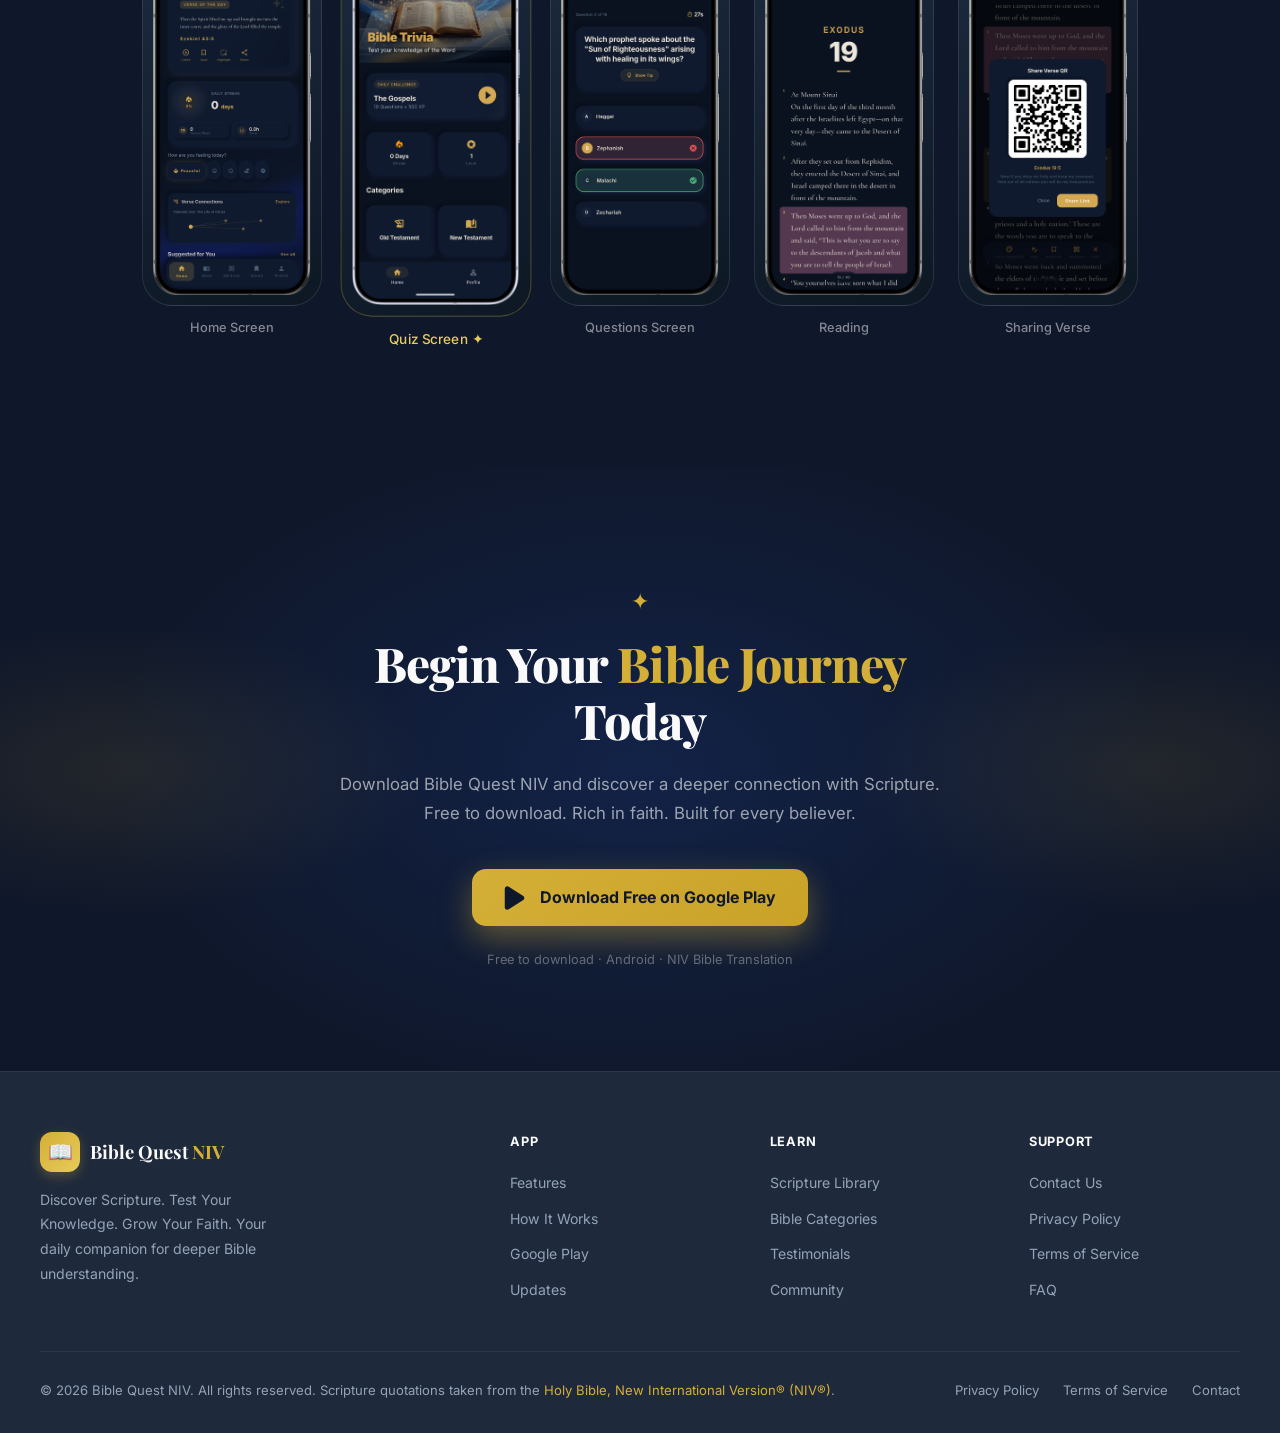
==== commit 90a9c788: "added logo and privacy policy" ====
--- a/index.html
+++ b/index.html
@@ -20,7 +20,7 @@
 <nav class="nav-bar" role="navigation" aria-label="Main navigation">
   <div class="nav-inner">
     <a href="#" class="nav-logo" aria-label="Bible Quest NIV Home">
-      <div class="nav-logo-icon" aria-hidden="true">📖</div>
+      <div class="nav-logo-icon" aria-hidden="true"><img src="img/icon_bible.png" class="logo-img"  alt="Brand Logo"/></div>
       <span class="nav-logo-text">Bible Quest <span>NIV</span></span>
     </a>
     <ul class="nav-links" role="list">
@@ -418,7 +418,7 @@
         <div class="footer-col-title">Support</div>
         <ul class="footer-links">
           <li><a href="#" class="footer-link">Contact Us</a></li>
-          <li><a href="#" class="footer-link">Privacy Policy</a></li>
+          <li><a href="pages/privacy-policy.html" class="footer-link">Privacy Policy</a></li>
           <li><a href="#" class="footer-link">Terms of Service</a></li>
           <li><a href="#" class="footer-link">FAQ</a></li>
         </ul>
@@ -429,14 +429,13 @@
         © 2026 Bible Quest NIV. All rights reserved. Scripture quotations taken from the <a href="#">Holy Bible, New International Version® (NIV®)</a>.
       </p>
       <div class="footer-bottom-links">
-        <a href="#" class="footer-link" style="font-size:0.82rem">Privacy Policy</a>
+        <a href="pages/privacy-policy.html" class="footer-link" style="font-size:0.82rem">Privacy Policy</a>
         <a href="#" class="footer-link" style="font-size:0.82rem">Terms of Service</a>
         <a href="#" class="footer-link" style="font-size:0.82rem">Contact</a>
       </div>
     </div>
   </div>
 </footer>
-
 <script src="js/app.js"></script>
 </body>
 </html>
--- a/css/style.css
+++ b/css/style.css
@@ -987,3 +987,9 @@
   font-size: 1.4rem;
   opacity: 0.4;
 }
+
+.nav-logo-icon .logo-img {
+  width: 32px;
+  height: 32px;
+  object-fit: contain; /* keeps the image proportions crisp */
+}
